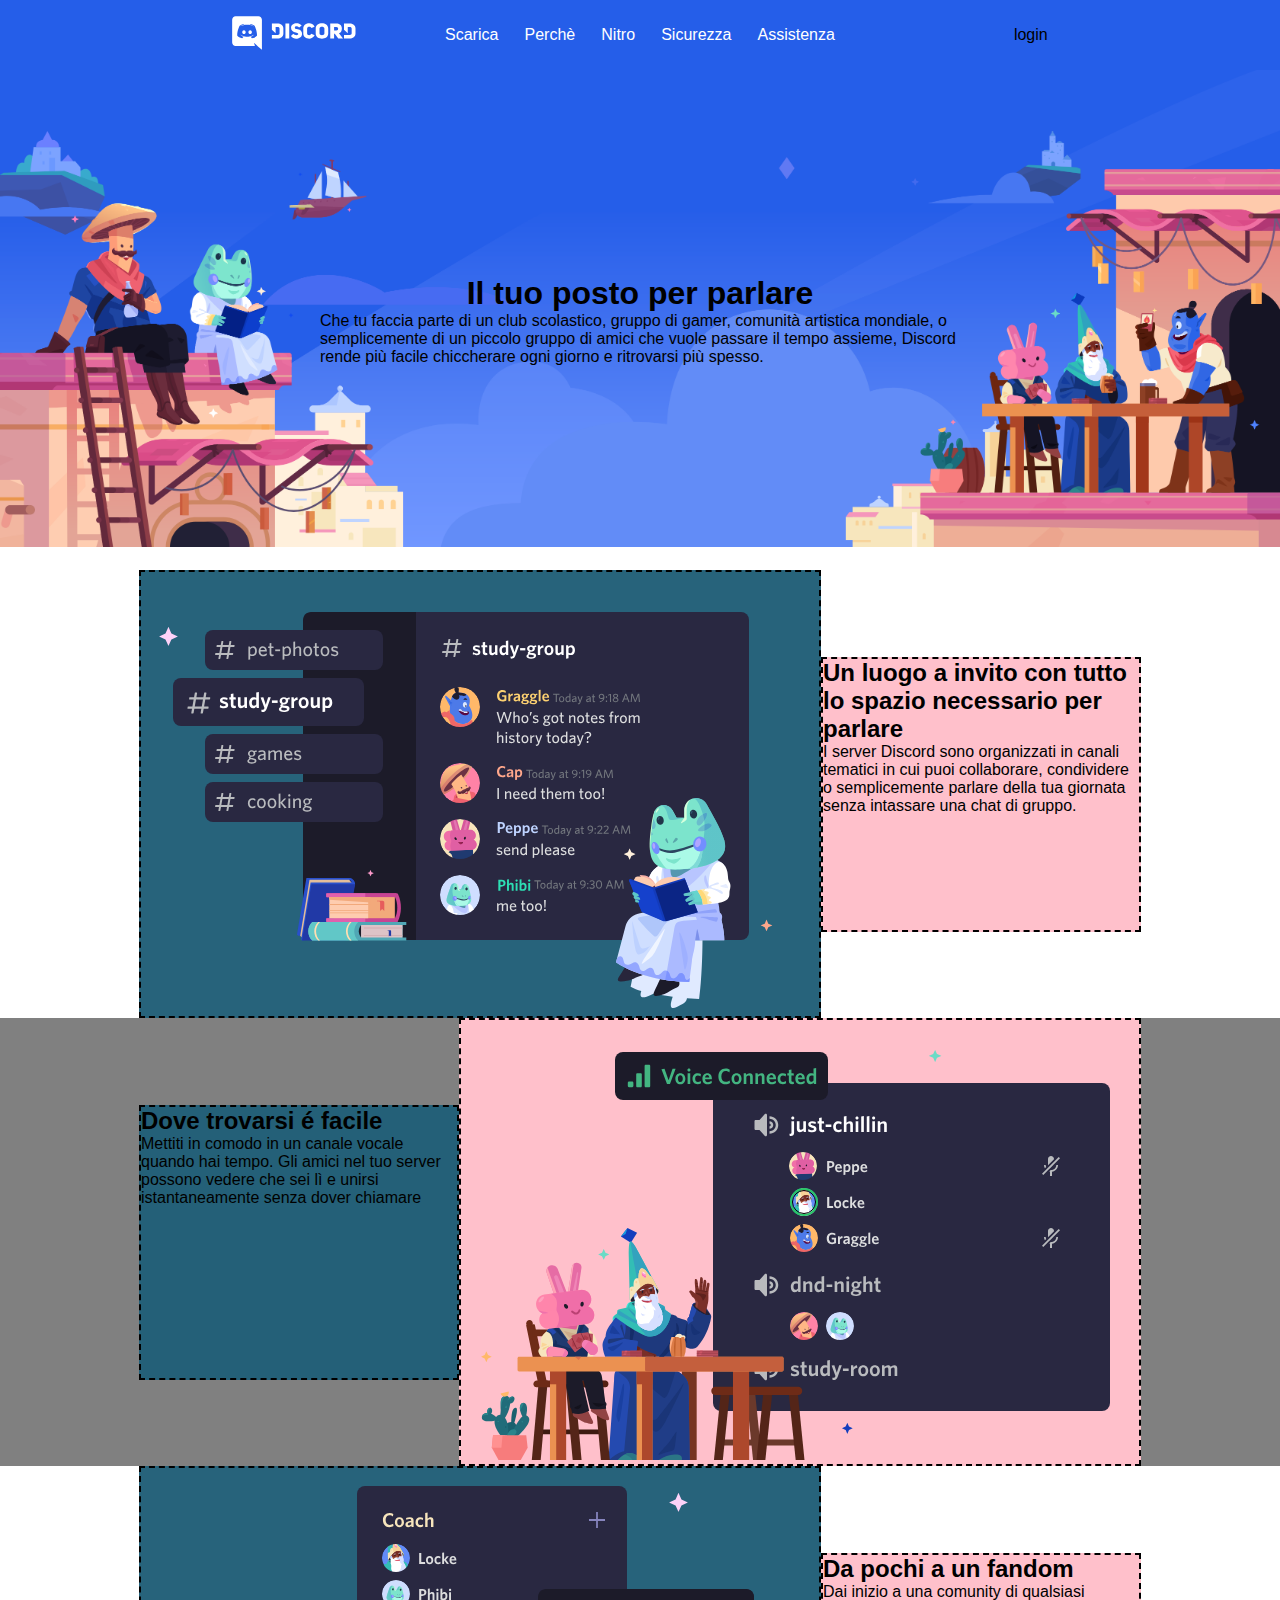
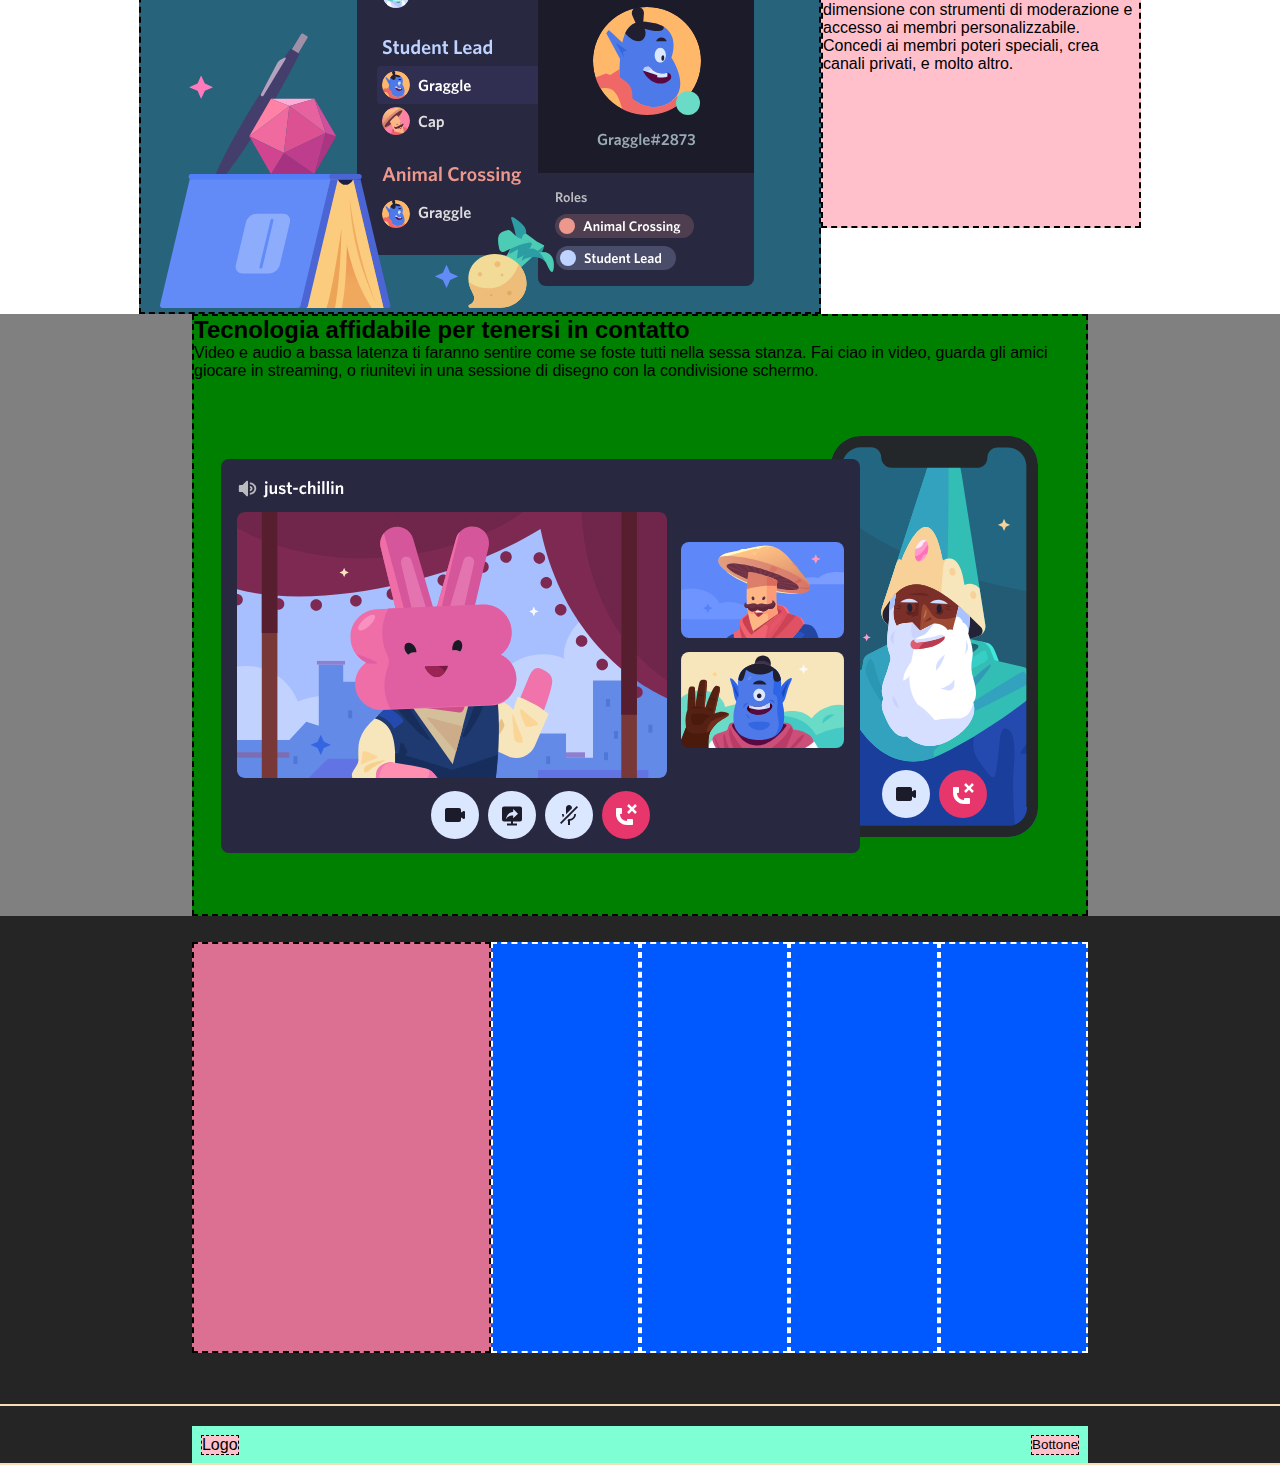
==== index.html @ 03bea178 "Primo impatto" ====
<!DOCTYPE html>
<html lang="en">
    <head>

        <meta charset="UTF-8">
            <meta name="viewport" content="width=device-width, initial-scale=1.0">
            <title>Home Discord</title>
            <link rel="stylesheet" href="css/style.css">

            <!--font awesome-->
            <link rel="stylesheet" href="https://cdnjs.cloudflare.com/ajax/libs/font-awesome/6.4.2/css/all.min.css" integrity="sha512-z3gLpd7yknf1YoNbCzqRKc4qyor8gaKU1qmn+CShxbuBusANI9QpRohGBreCFkKxLhei6S9CQXFEbbKuqLg0DA==" crossorigin="anonymous" referrerpolicy="no-referrer" />

            <!--zont family-->
            <link href="https://fonts.cdnfonts.com/css/whitney-2" rel="stylesheet">

    </head>

    <body>

        <!--zona superiore-->
        <header>

            <!--barra di navigazione-->
            <nav class="contenitore_navigazione">

                <div class="barra_navigazione">

                    <div class="logo"><a href="#"><img src="img/logo.svg" alt="logo discord"></a></div>

                    <div class="link">    
                        <a href="#">Scarica</a>
                        <a href="#">Perch&egrave;</a>
                        <a href="#">Nitro</a>
                        <a href="#">Sicurezza</a>
                        <a href="#">Assistenza</a>
                    </div>

                    <div class="login">login</div>

                </div>

            </nav>

            <!--decoro e info generiche-->
            <section>

                <div class="sfondo_principale">

                    <div class="testo_sfondo">

                        <h1>Il tuo posto per parlare</h1>

                        <p>Che tu faccia parte di un club scolastico, gruppo di gamer, comunit&agrave; artistica mondiale, o semplicemente di un piccolo gruppo di amici che vuole passare il tempo assieme, Discord rende pi&ugrave; facile chiccherare ogni giorno e ritrovarsi pi&ugrave; spesso.</p>
                        
                    </div>

                </div>

            </section>

        </header>

        <main>

            <!--1° sezione-->
            <section>

                <div class="contenitore_main_1">

                    <div class="immagine_sezione_1">
                        <img src="img/item1.svg" alt="">
                    </div>
                    <div class="testo_sezione_1">
                        <h2>Un luogo a invito con tutto lo spazio necessario per parlare</h2>
                        <p>I server Discord sono organizzati in canali tematici in cui puoi collaborare, condividere o semplicemente parlare della tua giornata senza intassare una chat di gruppo.</p>
                    </div>

                </div>

            </section>

            <!--2° sezione-->
            <section>

                <div class="contenitore_main_2">

                    <div class="immagine_sezione_2">
                        <h2>Dove trovarsi &eacute; facile</h2>
                        <p>Mettiti in comodo in un canale vocale quando hai tempo. Gli amici nel tuo server possono vedere che sei l&igrave; e unirsi istantaneamente senza dover chiamare</p>
                    </div>
                    <div class="testo_sezione_2">
                        <img src="img/item2.svg" alt="">
                    </div>

                </div>

            </section>

            <!--3° sezione-->
            <section>

                <div class="contenitore_main_1">

                    <div class="immagine_sezione_1">
                        <img src="img/item3.svg" alt="">
                    </div>
                    <div class="testo_sezione_1">
                        <h2>Da pochi a un fandom</h2>
                        <p>Dai inizio a una comunity di qualsiasi dimensione con strumenti di moderazione e accesso ai membri personalizzabile. Concedi ai membri poteri speciali, crea canali privati, e molto altro.</p>
                    </div>

                </div>

            </section>

            <!--4° sezione-->
            <section>

                <div class="contenitore_main_3">

                    <div class="sezione_3">
                        <h2>Tecnologia affidabile per tenersi in contatto</h2>
                        <p>Video e audio a bassa latenza ti faranno sentire come se foste tutti nella sessa stanza. Fai ciao in video, guarda gli amici giocare in streaming, o riunitevi in una sessione di disegno con la condivisione schermo.</p>
                        <img src="img/item4-big.svg" alt="">
                    </div>

                </div>

            </section>

        </main>

        <!--fine pagina-->
        <footer>

            <!--colonne fine pagina-->
            <nav class="sfondo_footer">

                <div class="row">
                    <div class="col_1"></div>
                    <div class="col_2"></div>
                    <div class="col_2"></div>
                    <div class="col_2"></div>
                    <div class="col_2"></div>
                </div>
                
            </nav>

            <!--piè pagina-->
            <section class="sfondo_footer_fine">

                <div class="contenitore_piè_pagina">
                    <div class="logo_fine">Logo</div>
                    <button class="bottone">Bottone</button>
                </div>
                
            </section>

        </footer>        

    </body>
    
</html>
---- css/style.css ----
/*stili generali*/
*{
    margin: 0;
    padding: 0;
    box-sizing: border-box;
}

:root{
    font-family: 'Whitney', Helvetica, Arial, sans-serif;
    font-size: 16px;
}

/*zona header - nav*/
.contenitore_navigazione{
    display: flex;

    /*debug*/

    background-color: rgba(37,94,233,255);
    min-height: 70px;
}

.barra_navigazione{
    display: flex;
    flex-basis: 65%;
    margin: auto;

    /*debug*/
    min-height: 35px;
}

nav .logo{
    display: flex;
    align-items: center;
    flex-basis: 25%;
    padding-left: 1%;
}

nav .link{
    display: flex;
    justify-content: space-around;
    align-items: center;
    flex-basis: 50%;
}


.login{
    display: flex;
    justify-content: flex-end;
    align-items: center;
    flex-basis: 25%;
    padding-right: 1%;
}

a{
    text-decoration: none;
    color: white;
}

/*sezione di header*/
.sfondo_principale{
    display: flex;
    background-image: url(../img/jumbo.png);
    background-size: 100%;
    background-repeat: no-repeat;

}

.testo_sfondo{

    /*debug*/
    display: flex;
    flex-direction: column;
    justify-content: center;
    align-items: center;
    min-height: 500px;
    flex-basis: 50%;
    margin: auto;
}

/*sezione main*/

/*prima sezione main*/
.contenitore_main_1{
    display: flex;
    min-height: 350px;
}

.immagine_sezione_1{
    flex-basis: 45%;

    /*debug*/
    background-color: rgba(33, 95, 119, 0.973);
    min-height: 275px;
    margin-left: auto;
    margin-top: auto;
    margin-bottom: auto;
    border: 2px dashed black;
}

.testo_sezione_1{
    flex-basis: 25%;

    /*debug*/
    background-color: pink;
    min-height: 275px;
    margin-right: auto;
    margin-top: auto;
    margin-bottom: auto;
    border: 2px dashed black;
}

.contenitore_main_2{
    display: flex;
    min-height: 350px;
    background-color: grey;
}

.immagine_sezione_2{
    flex-basis: 25%;

    /*debug*/
    background-color: rgba(33, 95, 119, 0.973);
    min-height: 275px;
    margin-left: auto;
    margin-top: auto;
    margin-bottom: auto;
    border: 2px dashed black;
}

.testo_sezione_2{
    flex-basis: 45%;

    /*debug*/
    background-color: pink;
    min-height: 275px;
    margin-right: auto;
    margin-top: auto;
    margin-bottom: auto;
    border: 2px dashed black;
}

.contenitore_main_3{
    display: flex;
    min-height: 550px;
    background-color: grey;
}

.sezione_3{
    flex-basis: 70%;

    /*debug*/
    background-color: green;
    min-height: 475px;
    margin: auto;
    border: 2px dashed black;
}

/*colonne footer*/

.sfondo_footer{
    background-color: rgb(37, 37, 37);
    border-bottom: 2px solid wheat;
    padding-top: 1%;
    padding-bottom: 2%;
}

.row{
    display: flex;
    justify-content: center;

    /*debug*/
    min-height: 450px;
    margin: auto;
    padding-top: 1%;
    padding-bottom: 2%;
    
}

.col_1{
    flex-basis: calc((70% / 6) * 2);

    /*debug*/
    background-color: palevioletred;
    border: 2px dashed black;
    
}

.col_2{
    flex-basis: calc(70% / 6);

    /*debug*/
    background-color: rgb(0, 89, 255);
    border: 2px dashed white;
    
}

/*footer piè pagina*/
.sfondo_footer_fine{
    display: flex;
    background-color: rgb(37, 37, 37);
    border-bottom: 2px solid wheat;
    padding-top: 1.5%;
}

.contenitore_piè_pagina{
    display: flex;
    flex-basis: 70%;
    margin: auto;
    background-color: aquamarine;
    justify-content: space-between;

    /*debug*/
    min-height: 35px;
}

.logo_fine{
    align-items: center;
    margin: 1%;

    /*debug*/
    border: 1px dashed black;
    background-color: pink;
}

.bottone{
    align-items: center;
    margin: 1%;

    /*debug*/
    border: 1px dashed black;
    background-color: pink;
}
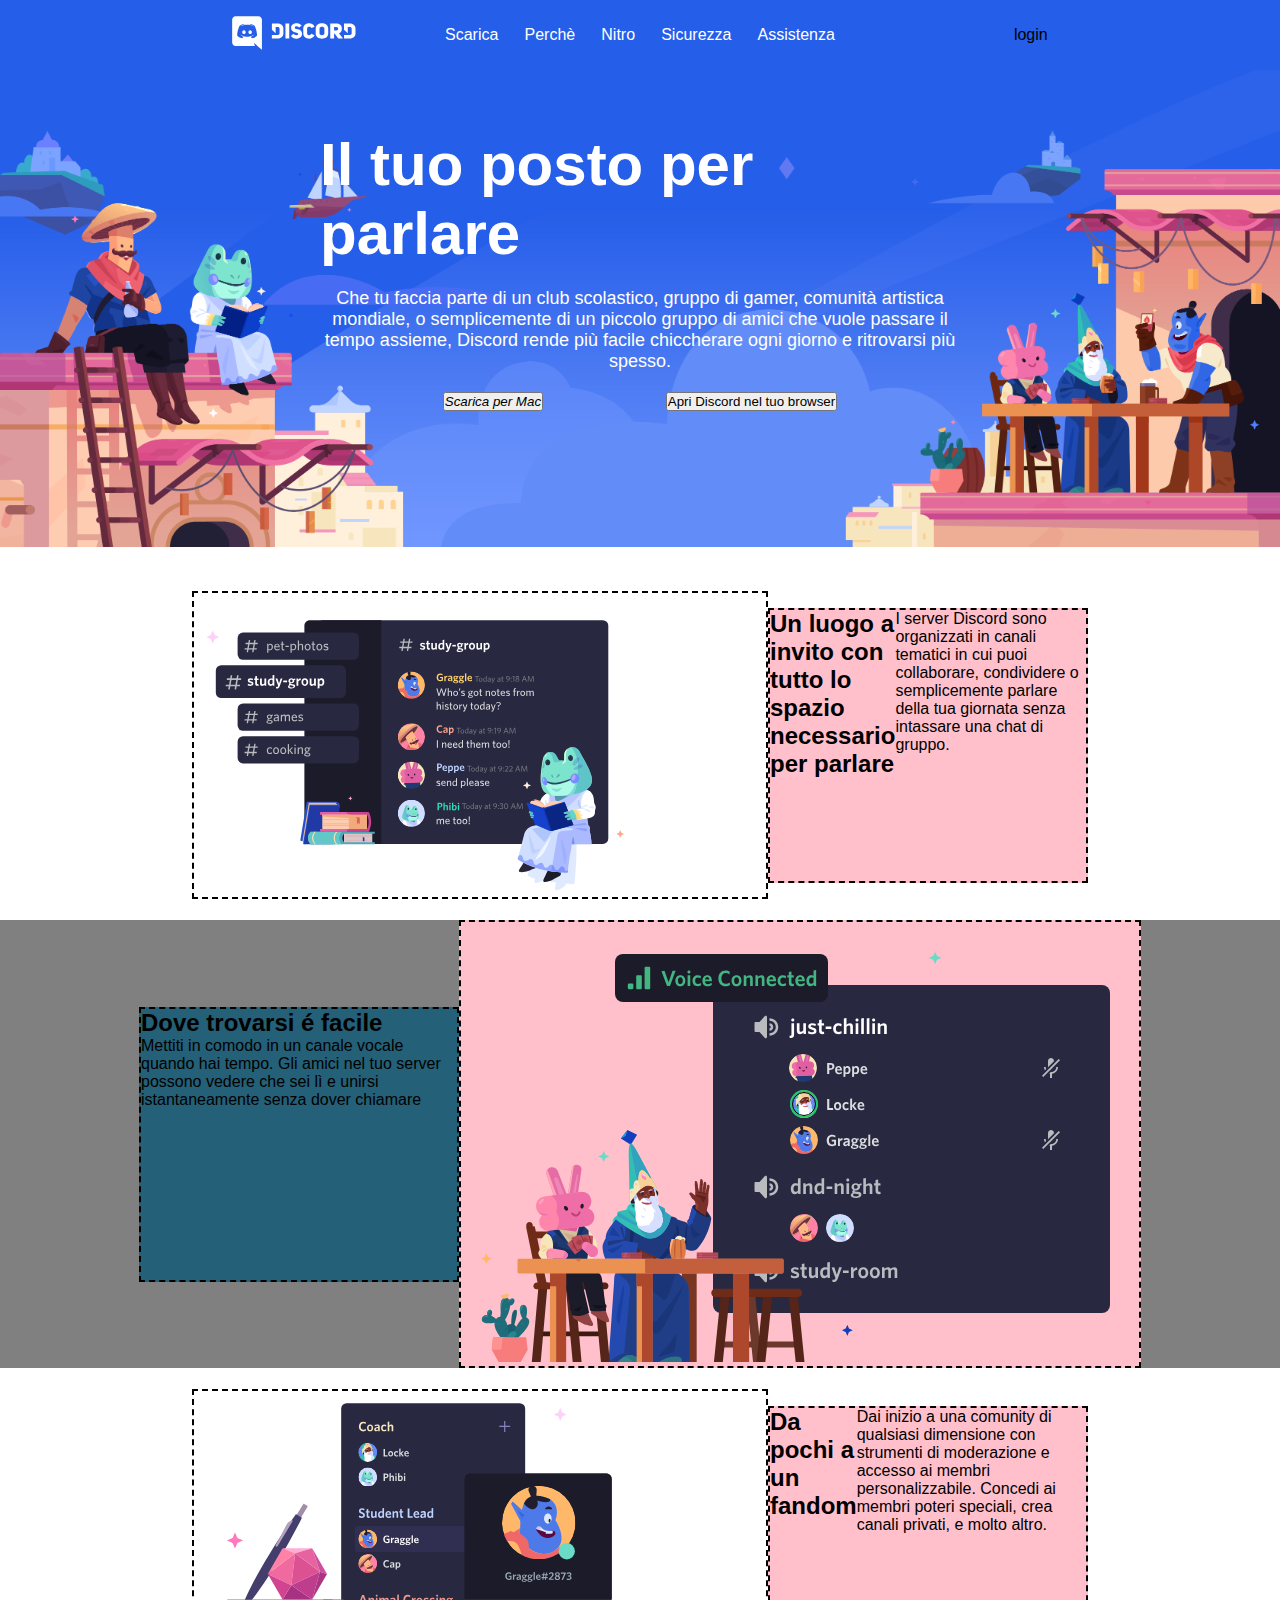
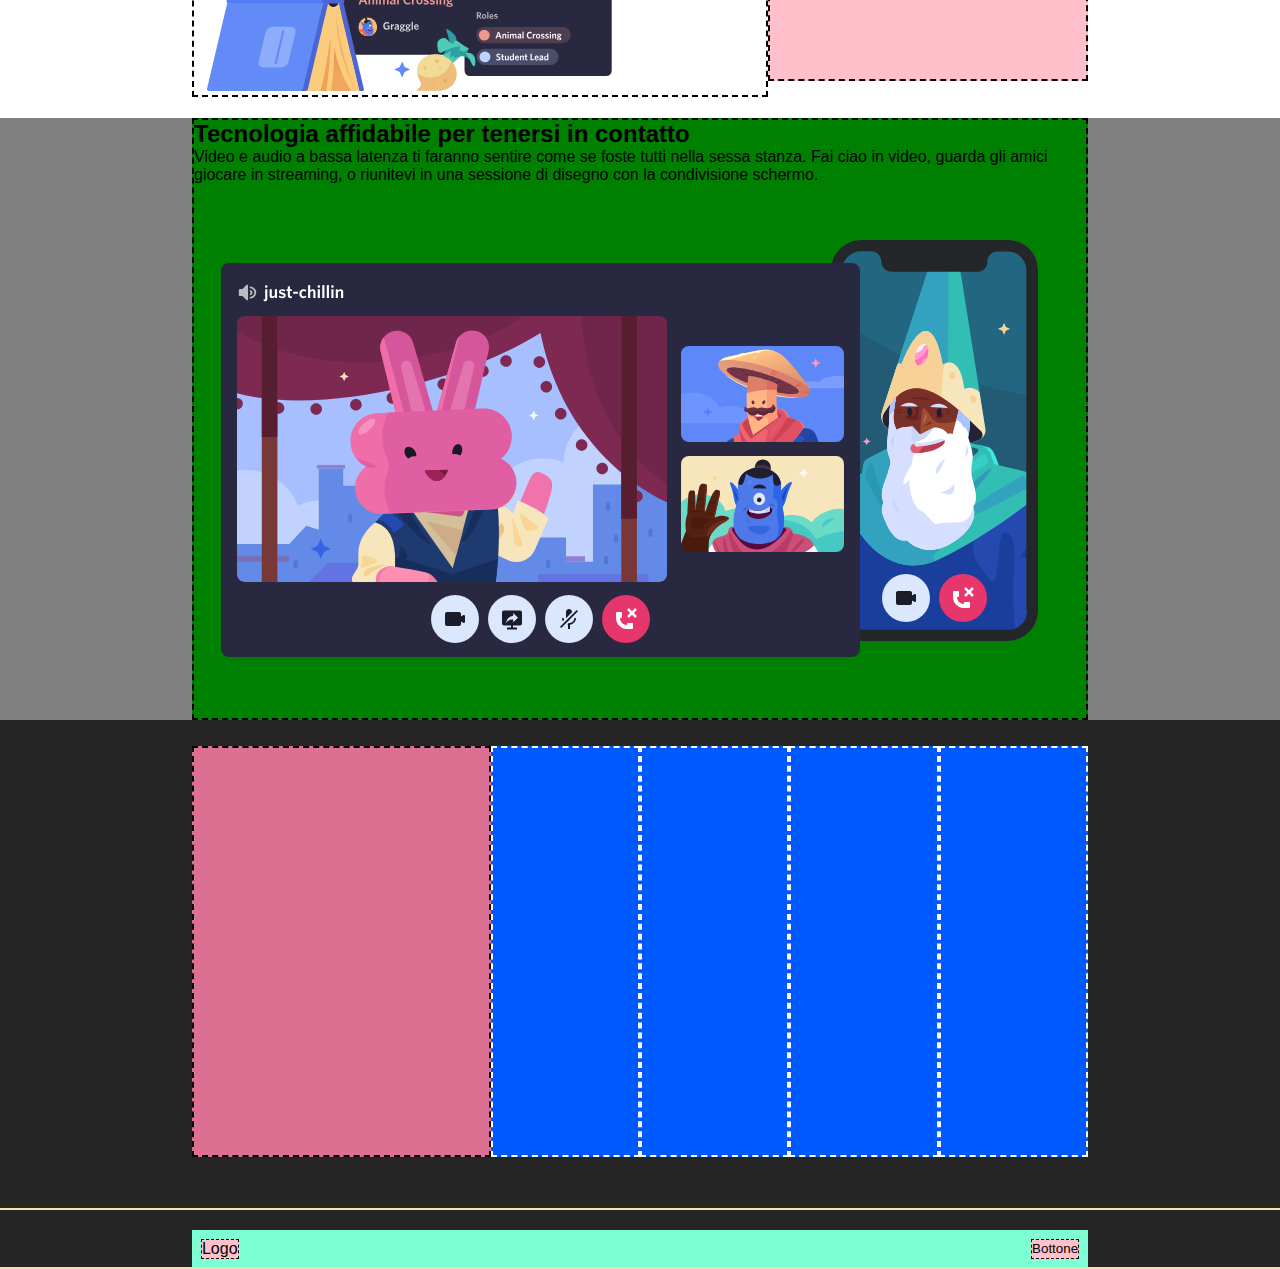
==== commit 56e51f7c: "pausa pranzo" ====
--- a/index.html
+++ b/index.html
@@ -51,7 +51,15 @@
                         <h1>Il tuo posto per parlare</h1>
 
                         <p>Che tu faccia parte di un club scolastico, gruppo di gamer, comunit&agrave; artistica mondiale, o semplicemente di un piccolo gruppo di amici che vuole passare il tempo assieme, Discord rende pi&ugrave; facile chiccherare ogni giorno e ritrovarsi pi&ugrave; spesso.</p>
-                        
+
+                        <div class="bottoni_header">
+
+                            <button><i class="fa-solid fa-arrow-down-long"> Scarica per Mac</i></button>
+
+                            <button>Apri Discord nel tuo browser</button>
+
+                        </div>
+
                     </div>
 
                 </div>
--- a/css/style.css
+++ b/css/style.css
@@ -10,6 +10,10 @@
     font-size: 16px;
 }
 
+h1{
+    font-size: 60px;
+}
+
 /*zona header - nav*/
 .contenitore_navigazione{
     display: flex;
@@ -63,6 +67,7 @@
     background-image: url(../img/jumbo.png);
     background-size: 100%;
     background-repeat: no-repeat;
+    height: 500px;
 
 }
 
@@ -71,16 +76,27 @@
     /*debug*/
     display: flex;
     flex-direction: column;
-    justify-content: center;
-    align-items: center;
-    min-height: 500px;
+    gap: 20px;
+    justify-content: space-evenly;
+    align-items: center;
     flex-basis: 50%;
     margin: auto;
+    color: white;
+}
+
+.testo_sfondo p{
+    font-size: 18px;
+    text-align: center;
+}
+
+.bottoni_header{
+    width: 100%;
+    display: flex;
+    justify-content:space-evenly;
+    margin-bottom: 100px;
 }
 
 /*sezione main*/
-
-/*prima sezione main*/
 .contenitore_main_1{
     display: flex;
     min-height: 350px;
@@ -88,6 +104,37 @@
 
 .immagine_sezione_1{
     flex-basis: 45%;
+
+    /*debug*/
+
+    margin-left: auto;
+    margin-top: auto;
+    margin-bottom: auto;
+    border: 2px dashed black;
+}
+
+.testo_sezione_1{
+    display: flex;
+    flex-basis: 25%;
+
+    /*debug*/
+    background-color: pink;
+    min-height: 275px;
+    margin-right: auto;
+    margin-top: auto;
+    margin-bottom: auto;
+    border: 2px dashed black;
+}
+
+.contenitore_main_2{
+    display: flex;
+    min-height: 350px;
+    background-color: grey;
+}
+
+.immagine_sezione_2{
+    display: flex;
+    flex-basis: 25%;
 
     /*debug*/
     background-color: rgba(33, 95, 119, 0.973);
@@ -98,8 +145,8 @@
     border: 2px dashed black;
 }
 
-.testo_sezione_1{
-    flex-basis: 25%;
+.testo_sezione_2{
+    flex-basis: 45%;
 
     /*debug*/
     background-color: pink;
@@ -110,34 +157,13 @@
     border: 2px dashed black;
 }
 
-.contenitore_main_2{
-    display: flex;
-    min-height: 350px;
-    background-color: grey;
-}
-
-.immagine_sezione_2{
-    flex-basis: 25%;
-
-    /*debug*/
-    background-color: rgba(33, 95, 119, 0.973);
-    min-height: 275px;
-    margin-left: auto;
-    margin-top: auto;
-    margin-bottom: auto;
-    border: 2px dashed black;
-}
-
-.testo_sezione_2{
-    flex-basis: 45%;
-
-    /*debug*/
-    background-color: pink;
-    min-height: 275px;
-    margin-right: auto;
-    margin-top: auto;
-    margin-bottom: auto;
-    border: 2px dashed black;
+.immagine_sezione_1, .immagine_sezione_2{
+    flex-direction: column;
+}
+
+.immagine_sezione_1 img,  .immagine_sezione_2 img{
+    height: 300px;
+    justify-content: flex-end;
 }
 
 .contenitore_main_3{
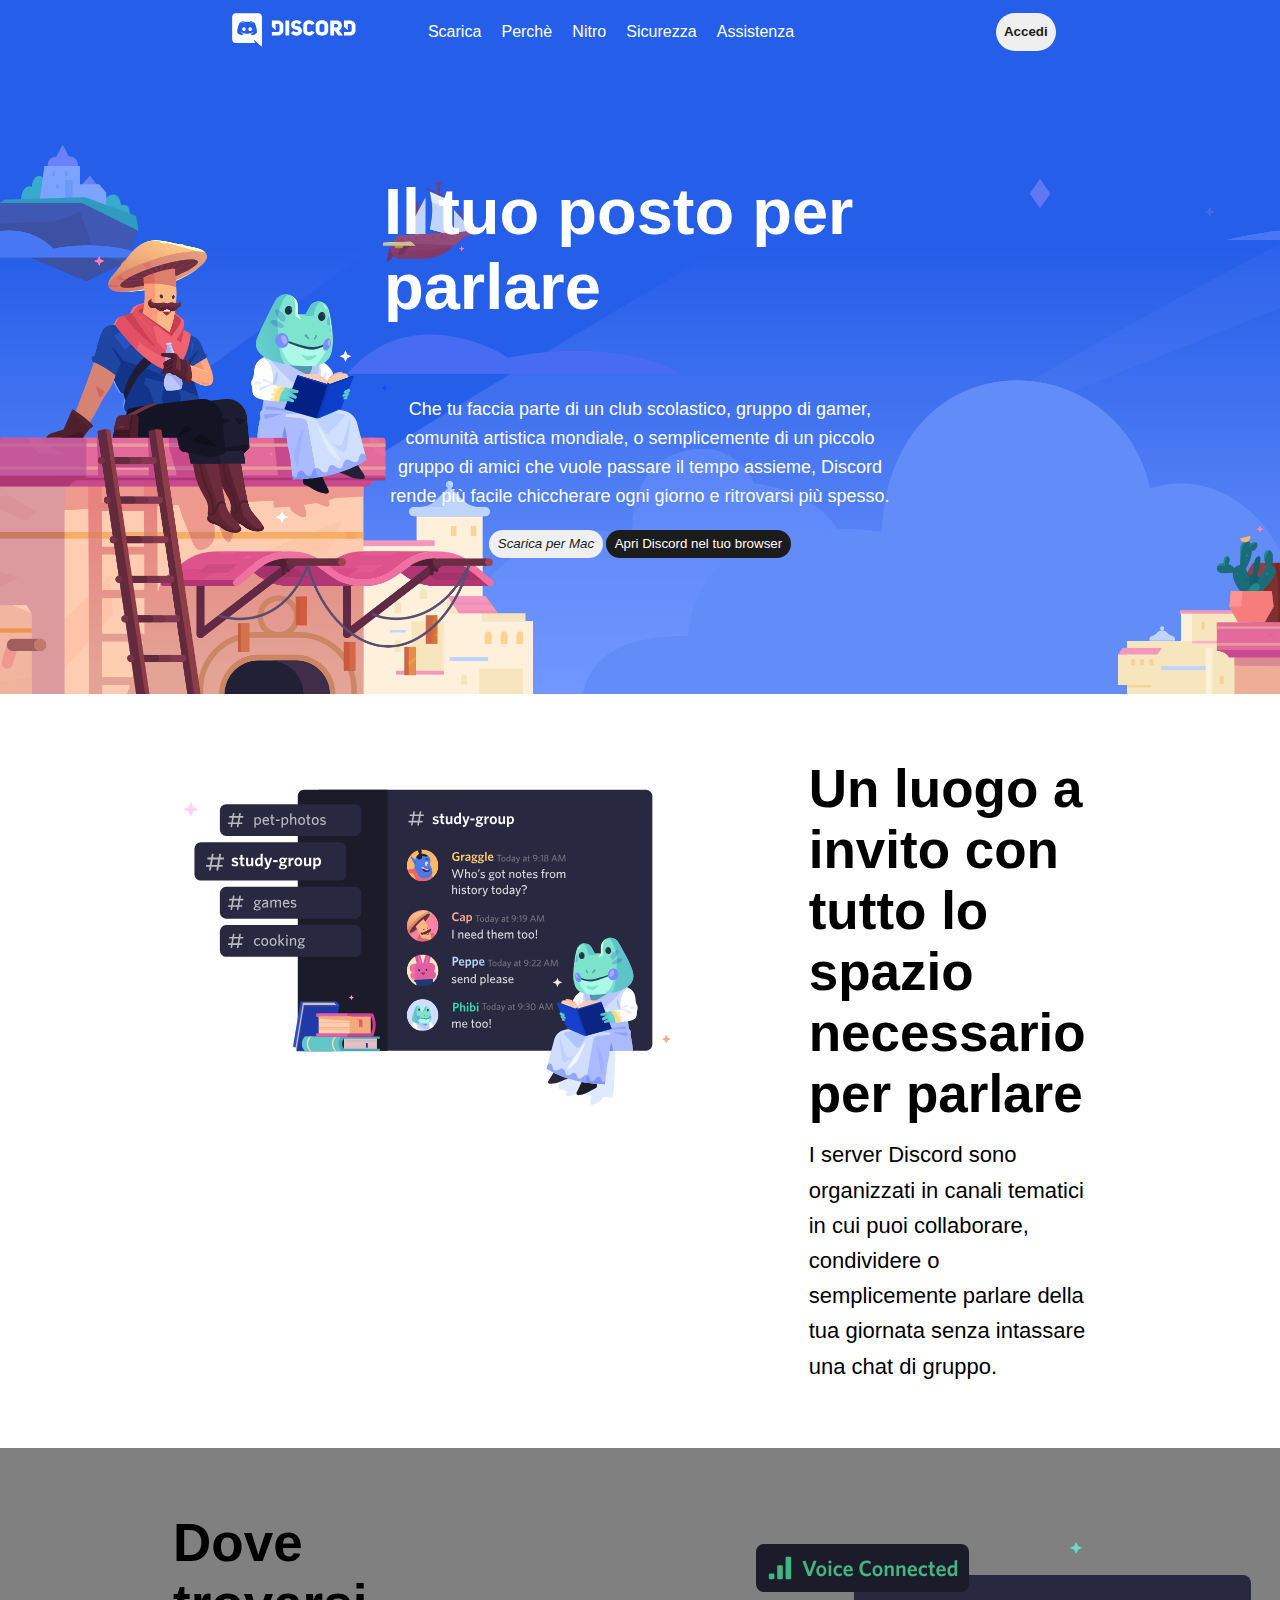
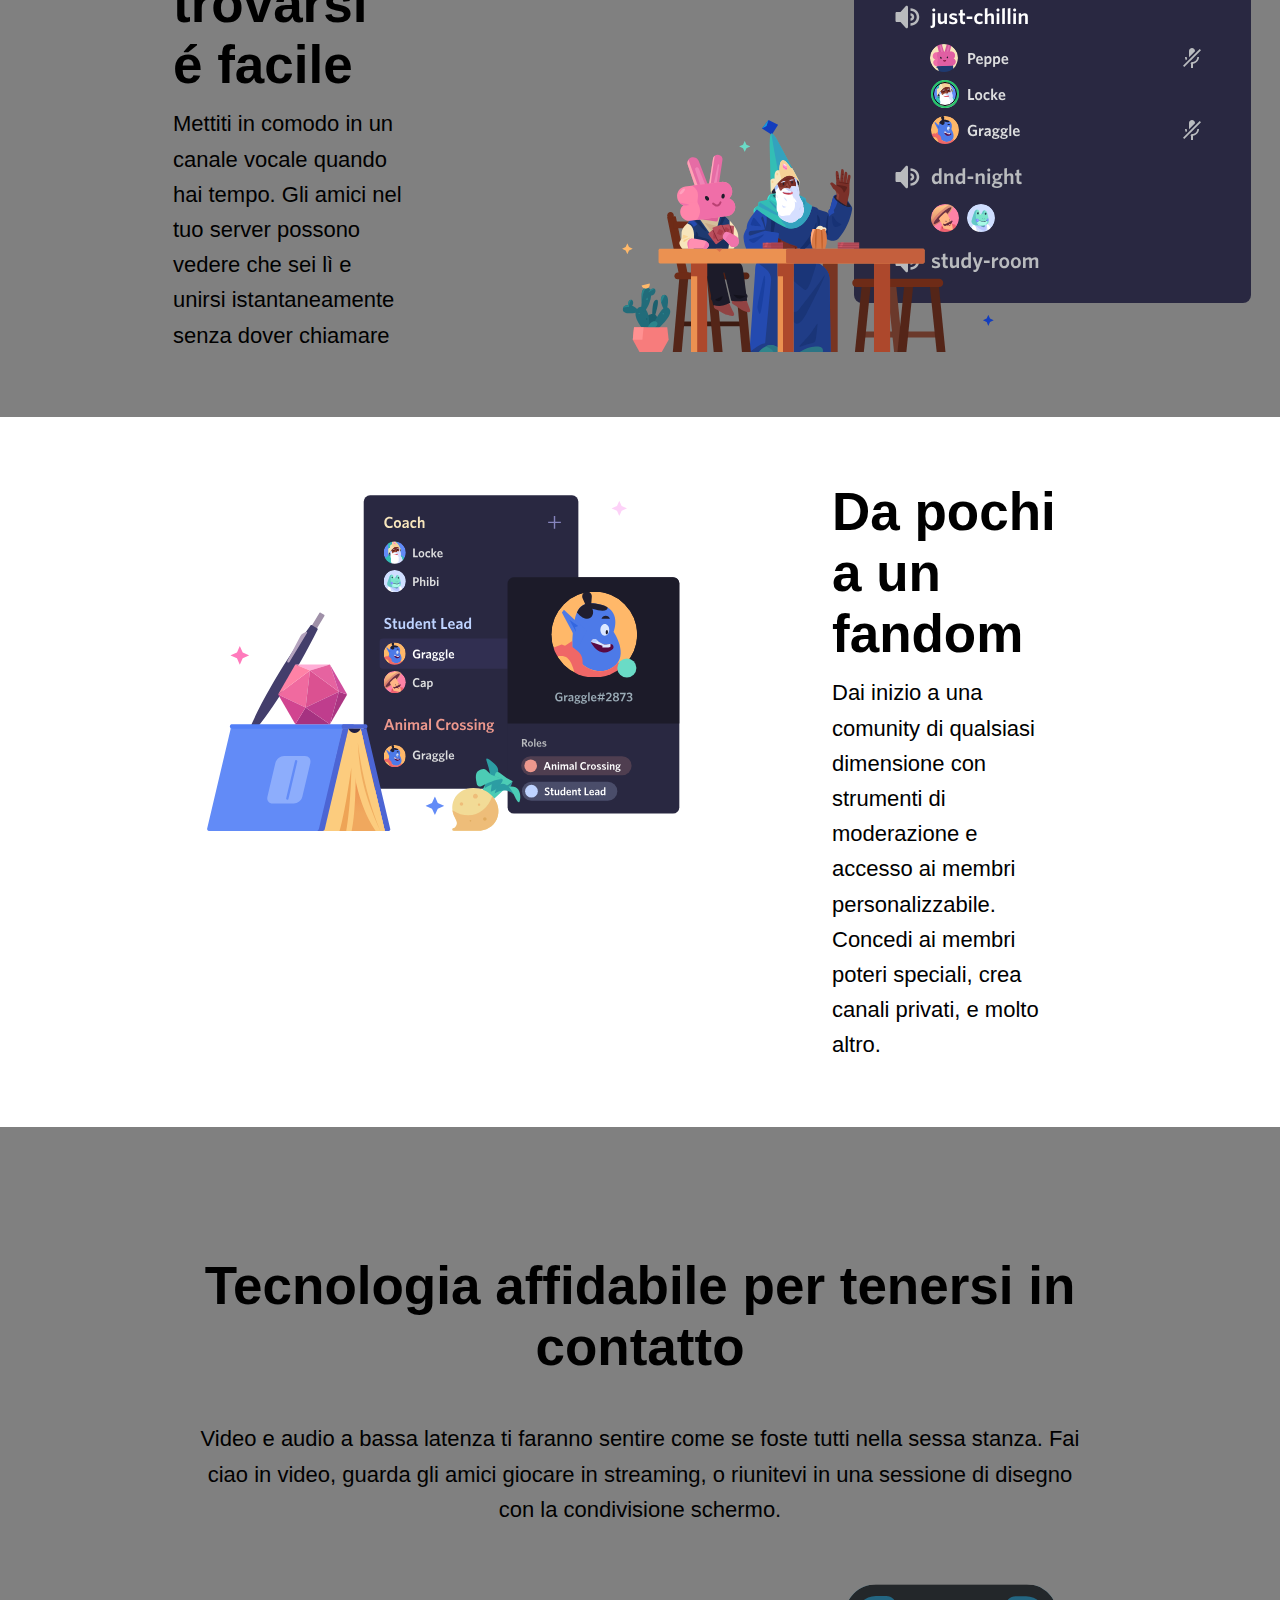
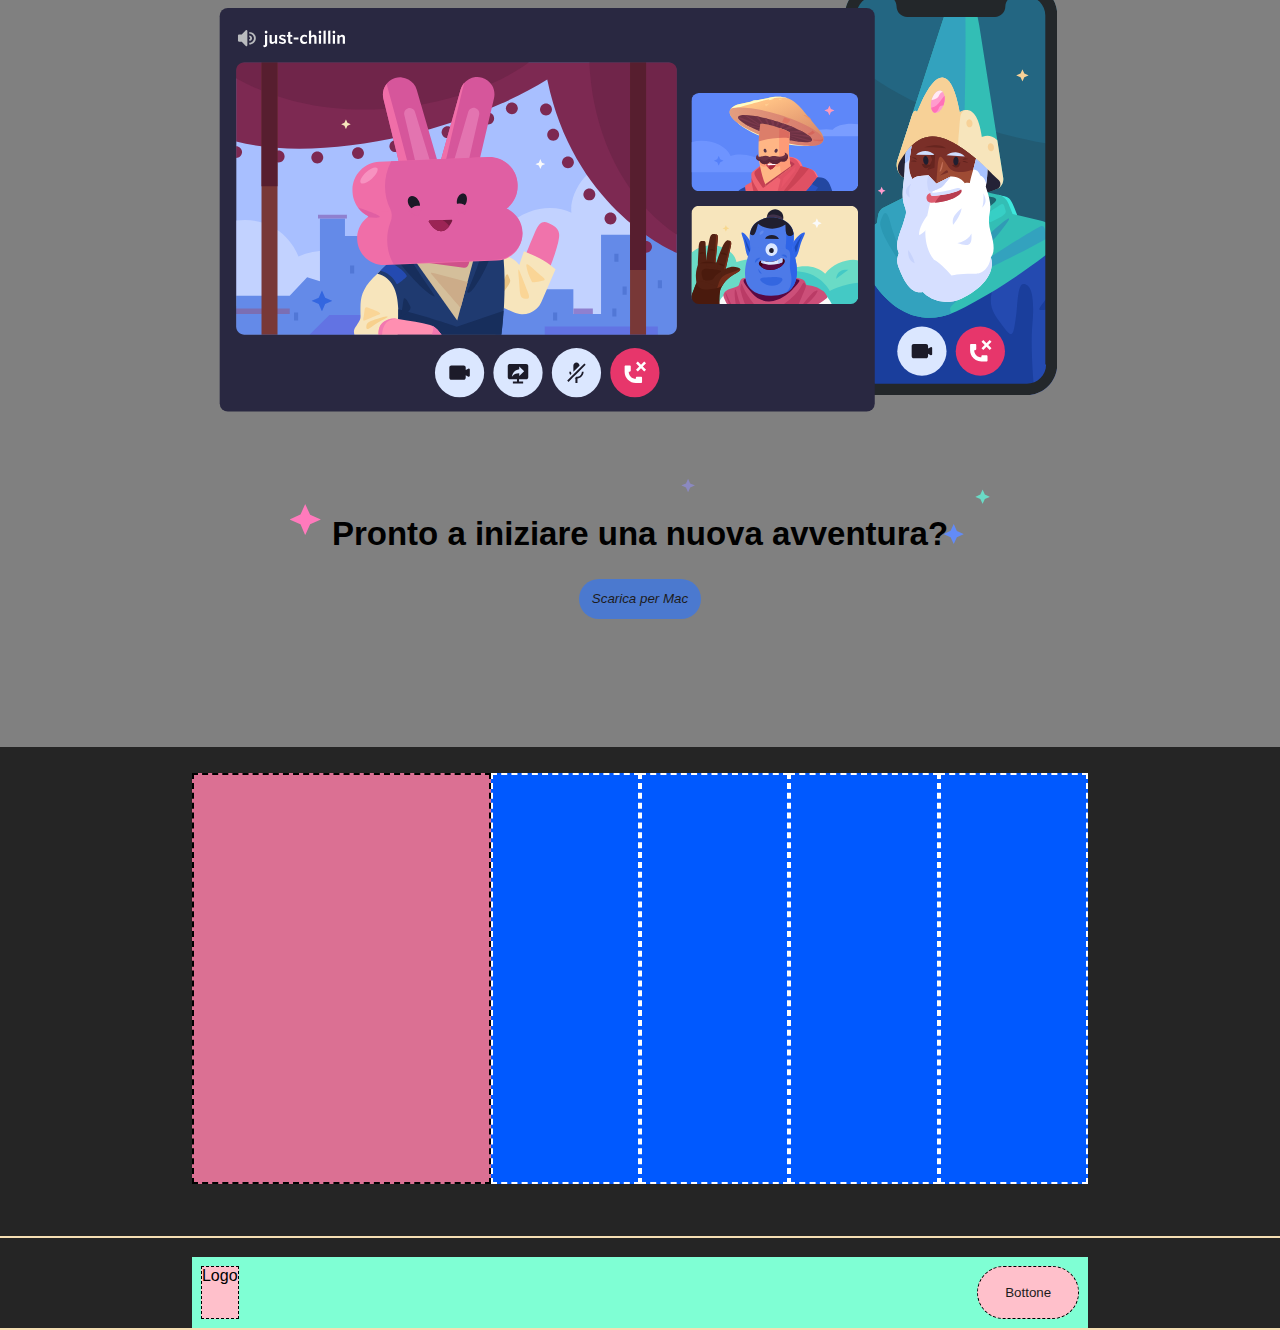
==== commit 7866c2c5: "ritocco su alcune zone, main completato" ====
--- a/index.html
+++ b/index.html
@@ -35,7 +35,7 @@
                         <a href="#">Assistenza</a>
                     </div>
 
-                    <div class="login">login</div>
+                    <button>Accedi</button>
 
                 </div>
 
@@ -54,9 +54,9 @@
 
                         <div class="bottoni_header">
 
-                            <button><i class="fa-solid fa-arrow-down-long"> Scarica per Mac</i></button>
+                            <button class="down_mac"><i class="fa-solid fa-arrow-down-long">  Scarica per Mac</i></button>
 
-                            <button>Apri Discord nel tuo browser</button>
+                            <button target="pulsante_nero">Apri Discord nel tuo browser</button>
 
                         </div>
 
@@ -71,16 +71,20 @@
         <main>
 
             <!--1° sezione-->
-            <section>
+            <section class="prima_sezione">
 
-                <div class="contenitore_main_1">
+                <div class="contenitore">
 
-                    <div class="immagine_sezione_1">
+                    <div class="immagine">
                         <img src="img/item1.svg" alt="">
                     </div>
-                    <div class="testo_sezione_1">
+
+                    <div class="testo">
+
                         <h2>Un luogo a invito con tutto lo spazio necessario per parlare</h2>
+
                         <p>I server Discord sono organizzati in canali tematici in cui puoi collaborare, condividere o semplicemente parlare della tua giornata senza intassare una chat di gruppo.</p>
+
                     </div>
 
                 </div>
@@ -88,15 +92,18 @@
             </section>
 
             <!--2° sezione-->
-            <section>
+            <section class="seconda_sezione">
 
-                <div class="contenitore_main_2">
+                <div class="contenitore">
 
-                    <div class="immagine_sezione_2">
+                    <div class="testo">
                         <h2>Dove trovarsi &eacute; facile</h2>
+
                         <p>Mettiti in comodo in un canale vocale quando hai tempo. Gli amici nel tuo server possono vedere che sei l&igrave; e unirsi istantaneamente senza dover chiamare</p>
+
                     </div>
-                    <div class="testo_sezione_2">
+
+                    <div class="immagine">
                         <img src="img/item2.svg" alt="">
                     </div>
 
@@ -105,16 +112,19 @@
             </section>
 
             <!--3° sezione-->
-            <section>
+            <section class="terza_sezione">
 
-                <div class="contenitore_main_1">
+                <div class="contenitore">
 
-                    <div class="immagine_sezione_1">
+                    <div class="immagine">
                         <img src="img/item3.svg" alt="">
                     </div>
-                    <div class="testo_sezione_1">
+
+                    <div class="testo">
+
                         <h2>Da pochi a un fandom</h2>
                         <p>Dai inizio a una comunity di qualsiasi dimensione con strumenti di moderazione e accesso ai membri personalizzabile. Concedi ai membri poteri speciali, crea canali privati, e molto altro.</p>
+
                     </div>
 
                 </div>
@@ -122,17 +132,26 @@
             </section>
 
             <!--4° sezione-->
-            <section>
+            <section class="quarta_sezione">
 
-                <div class="contenitore_main_3">
+                <div class="contenitore">
 
-                    <div class="sezione_3">
+                    <div class="testo">
+
                         <h2>Tecnologia affidabile per tenersi in contatto</h2>
+                        
                         <p>Video e audio a bassa latenza ti faranno sentire come se foste tutti nella sessa stanza. Fai ciao in video, guarda gli amici giocare in streaming, o riunitevi in una sessione di disegno con la condivisione schermo.</p>
+                        
                         <img src="img/item4-big.svg" alt="">
+
+                        <div class="download_finale"><h3>Pronto a iniziare una nuova avventura?</h3></div>
+
                     </div>
 
+
                 </div>
+
+                <div class="posizione_bottone"><button class="down_mac2"><i class="fa-solid fa-arrow-down-long">  Scarica per Mac</i></button></div>
 
             </section>
 
--- a/css/style.css
+++ b/css/style.css
@@ -10,27 +10,33 @@
     font-size: 16px;
 }
 
-h1{
-    font-size: 60px;
-}
+main section{
+    padding: 5% 0;
+}
+
+main .quarta_sezione{
+    padding: 10% 0;
+}
+
+
+p{
+    padding-top: 5%;
+    line-height: 160%;
+    font-size: 22px;
+}
+
 
 /*zona header - nav*/
 .contenitore_navigazione{
     display: flex;
-
-    /*debug*/
-
     background-color: rgba(37,94,233,255);
-    min-height: 70px;
+    padding: 1% 0;
 }
 
 .barra_navigazione{
     display: flex;
     flex-basis: 65%;
     margin: auto;
-
-    /*debug*/
-    min-height: 35px;
 }
 
 nav .logo{
@@ -47,44 +53,50 @@
     flex-basis: 50%;
 }
 
-
-.login{
+.contenitore_navigazione button{
     display: flex;
     justify-content: flex-end;
     align-items: center;
-    flex-basis: 25%;
-    padding-right: 1%;
-}
-
-a{
+    margin-left: 23%;
+    padding: 0 1%;
+    border-radius: 40px;
+    border: none;
+    color: rgb(29, 28, 28);
+    font-weight: bold
+}
+
+a, .col_1 div{
+    color: white;
     text-decoration: none;
-    color: white;
-}
+}
+
 
 /*sezione di header*/
+h1{
+    font-size: 65px;
+    padding-bottom: 5%;
+}
+
 .sfondo_principale{
     display: flex;
     background-image: url(../img/jumbo.png);
-    background-size: 100%;
-    background-repeat: no-repeat;
-    height: 500px;
+    background-size: cover;
+    height: 630px;
 
 }
 
 .testo_sfondo{
-
-    /*debug*/
     display: flex;
     flex-direction: column;
     gap: 20px;
     justify-content: space-evenly;
     align-items: center;
-    flex-basis: 50%;
+    flex-basis: 40%;
     margin: auto;
     color: white;
 }
 
-.testo_sfondo p{
+.sfondo_principale p{
     font-size: 18px;
     text-align: center;
 }
@@ -93,93 +105,74 @@
     width: 100%;
     display: flex;
     justify-content:space-evenly;
-    margin-bottom: 100px;
+    padding: 0 20% 5%;
 }
 
 /*sezione main*/
-.contenitore_main_1{
-    display: flex;
-    min-height: 350px;
-}
-
-.immagine_sezione_1{
-    flex-basis: 45%;
-
-    /*debug*/
-
+
+h2{
+    font-size: 53px;
+}
+
+h3{
+    font-size: 33px;
+}
+.prima_sezione .contenitore, .seconda_sezione .contenitore, .terza_sezione .contenitore, .quarta_sezione .contenitore{
+    display: flex;
+}
+
+.prima_sezione .immagine, .seconda_sezione .immagine, .terza_sezione .immagine{
+    display: flex;
+    flex-basis: 50%;
     margin-left: auto;
-    margin-top: auto;
     margin-bottom: auto;
-    border: 2px dashed black;
-}
-
-.testo_sezione_1{
-    display: flex;
-    flex-basis: 25%;
-
-    /*debug*/
-    background-color: pink;
-    min-height: 275px;
+}
+
+.prima_sezione .testo, .seconda_sezione .testo, .terza_sezione .testo{
+    display: flex;
+    flex-direction: column;
+    flex-basis: 20%;
+    padding-right: 2%;
     margin-right: auto;
-    margin-top: auto;
     margin-bottom: auto;
-    border: 2px dashed black;
-}
-
-.contenitore_main_2{
-    display: flex;
-    min-height: 350px;
-    background-color: grey;
-}
-
-.immagine_sezione_2{
-    display: flex;
-    flex-basis: 25%;
-
-    /*debug*/
-    background-color: rgba(33, 95, 119, 0.973);
-    min-height: 275px;
+}
+
+.seconda_sezione .testo{
     margin-left: auto;
-    margin-top: auto;
-    margin-bottom: auto;
-    border: 2px dashed black;
-}
-
-.testo_sezione_2{
-    flex-basis: 45%;
-
-    /*debug*/
-    background-color: pink;
-    min-height: 275px;
-    margin-right: auto;
-    margin-top: auto;
-    margin-bottom: auto;
-    border: 2px dashed black;
-}
-
-.immagine_sezione_1, .immagine_sezione_2{
+    margin-right: 0;
+}
+
+.seconda_sezione .immagine{
+    margin-right: 0;
+    justify-content: flex-start;
+}
+
+.download_finale{
+    padding-top: 5%;
+    background-image: url(../img/stars.svg);
+    background-repeat: no-repeat;
+    background-position: center;
+    background-size: 700px;
+}
+
+/*immagini di main*/
+.prima_sezione .immagine, .immagine_sezione_2 img, .terza_sezione .immagine{
+    height: 350px;
+}
+
+
+/*colore sfondo di main*/
+.seconda_sezione, .quarta_sezione{
+    background-color: grey
+}
+
+
+.quarta_sezione .testo{
+    display: flex;
     flex-direction: column;
-}
-
-.immagine_sezione_1 img,  .immagine_sezione_2 img{
-    height: 300px;
-    justify-content: flex-end;
-}
-
-.contenitore_main_3{
-    display: flex;
-    min-height: 550px;
-    background-color: grey;
-}
-
-.sezione_3{
+    text-align: center;
     flex-basis: 70%;
-
-    /*debug*/
-    background-color: green;
-    min-height: 475px;
-    margin: auto;
-    border: 2px dashed black;
+    margin: auto;
 }
 
 /*colonne footer*/
@@ -256,4 +249,56 @@
     /*debug*/
     border: 1px dashed black;
     background-color: pink;
+}
+
+
+
+
+
+
+
+
+
+/*hover*/
+.contenitore_navigazione button:hover, .sfondo_principale .down_mac:hover{
+    color: rgba(37,94,233,255);
+    box-shadow: 0px 0px 10px 1px black
+}
+
+a:hover{
+    text-decoration: underline;
+}
+
+button[target="pulsante_nero"]:hover{
+    background-color: rgb(90, 89, 89);
+    box-shadow: 0px 0px 10px 1px rgb(90, 89, 89);
+}
+
+.down_mac2:hover{
+    background-color: rgba(110, 154, 235, 0.685);
+    box-shadow: 0px 0px 10px 1px rgb(90, 89, 89);
+}
+
+/*pulsanti*/
+button{
+    padding: 2% 3%;
+    border-radius: 40px;
+    border: none;
+    color: rgb(29, 28, 28);
+}
+
+.down_mac2{
+    background-color: rgba(51, 118, 243, 0.685);
+    padding: 1%;
+}
+
+.posizione_bottone{
+    margin-top: 2%;
+    text-align: center;
+}
+
+
+button[target="pulsante_nero"] {
+    background-color: rgb(29, 28, 28);
+    color: white;
 }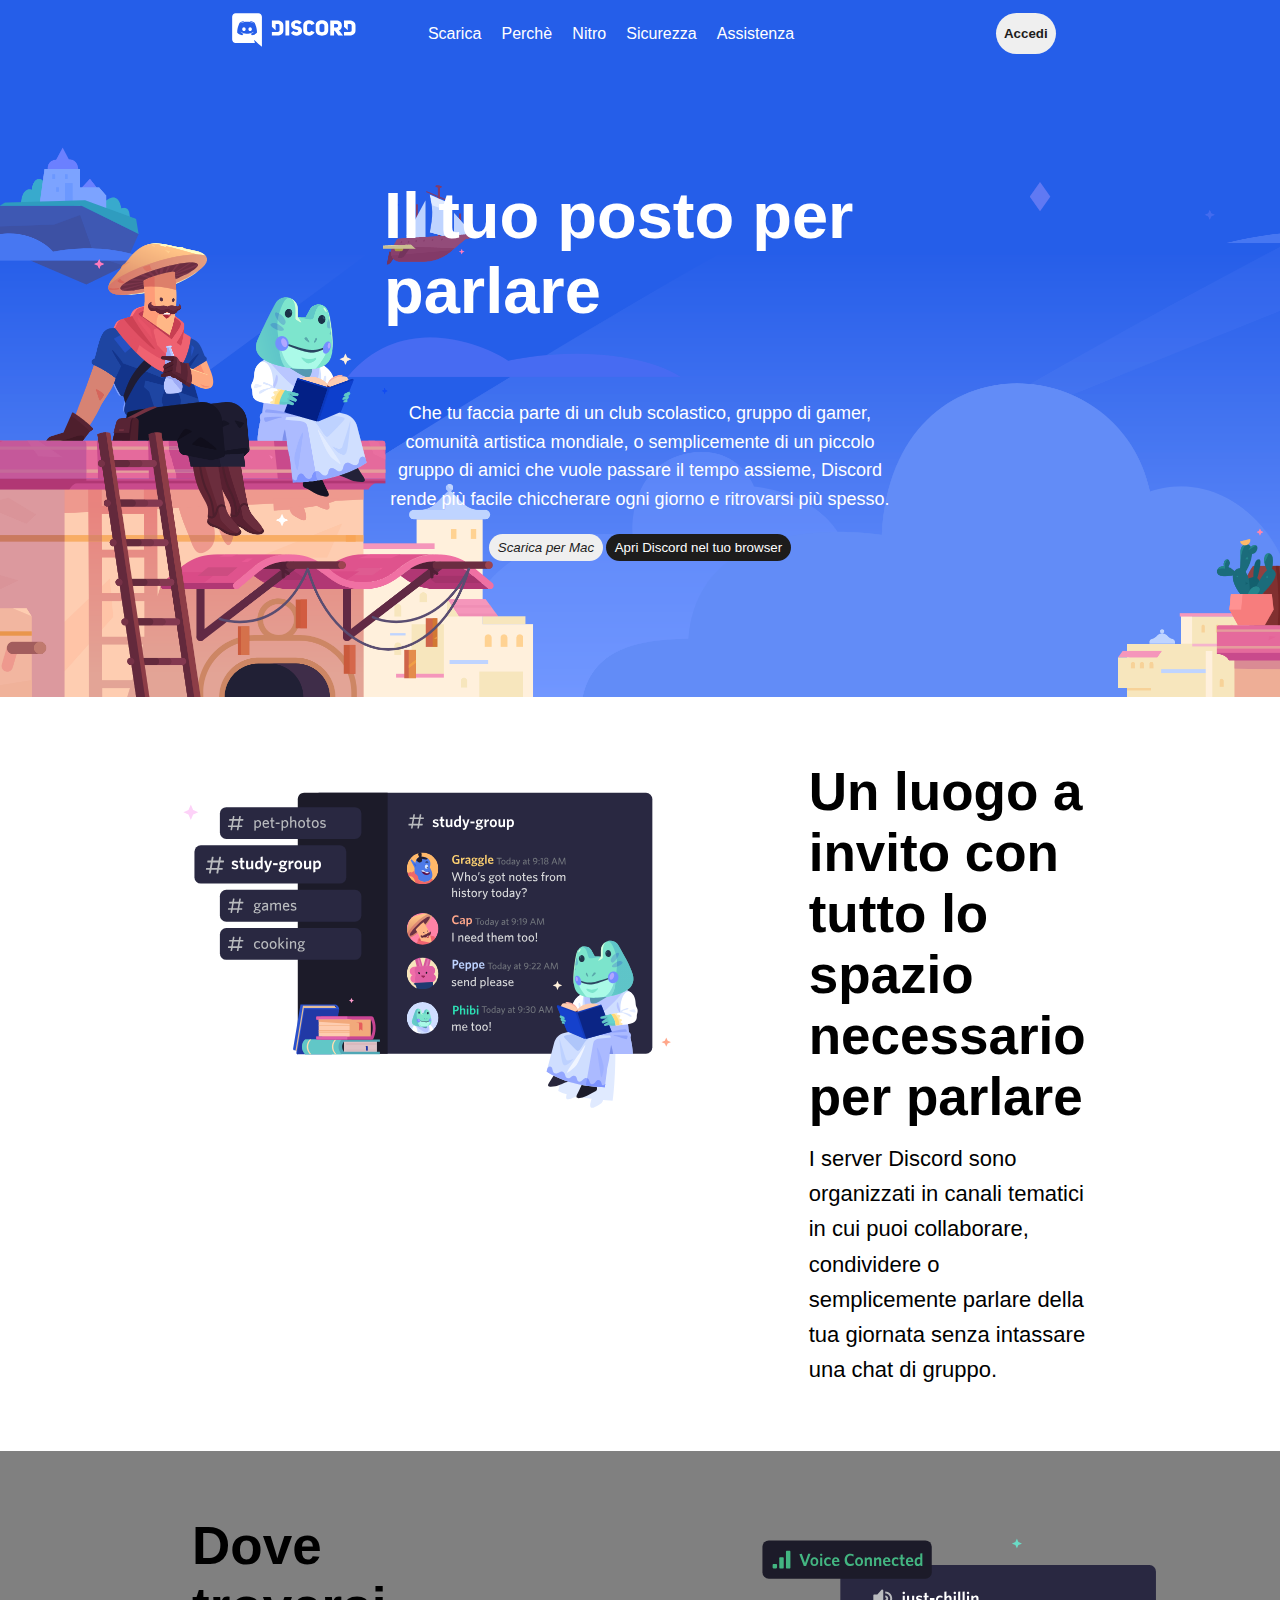
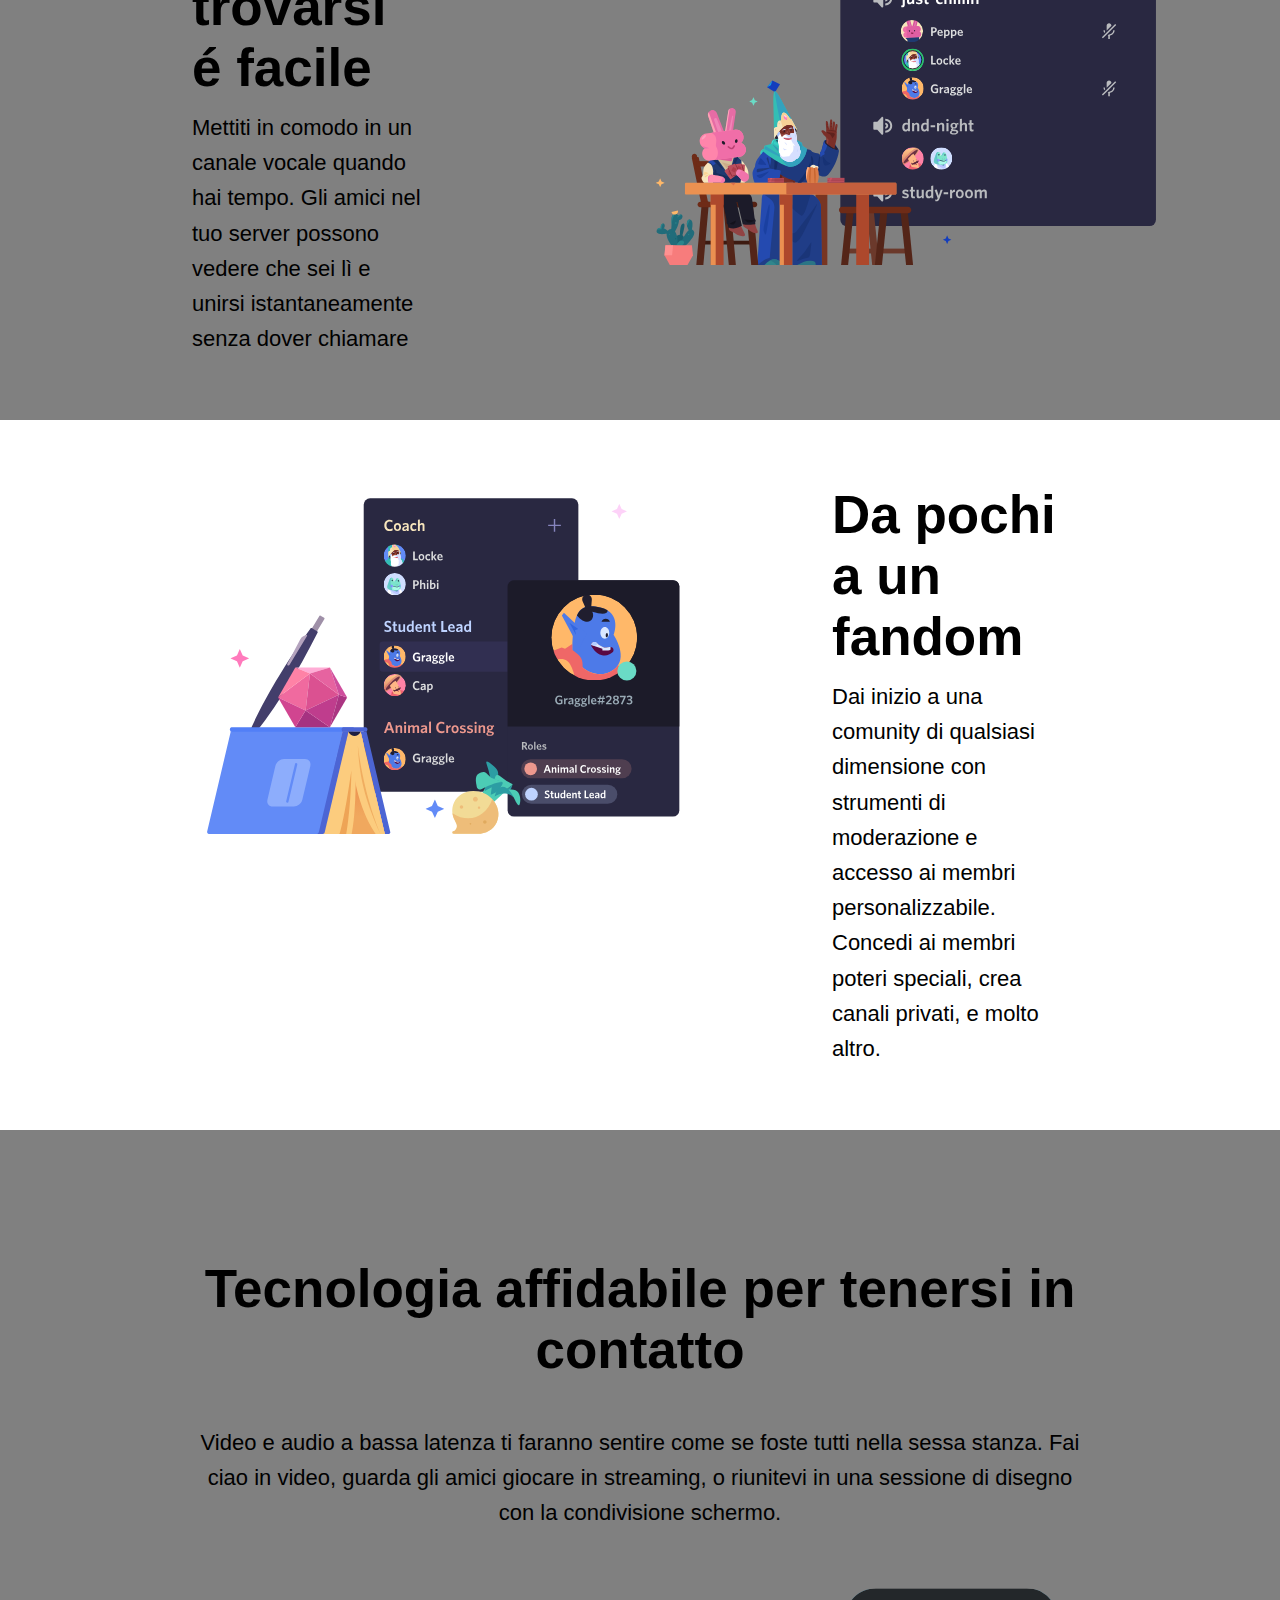
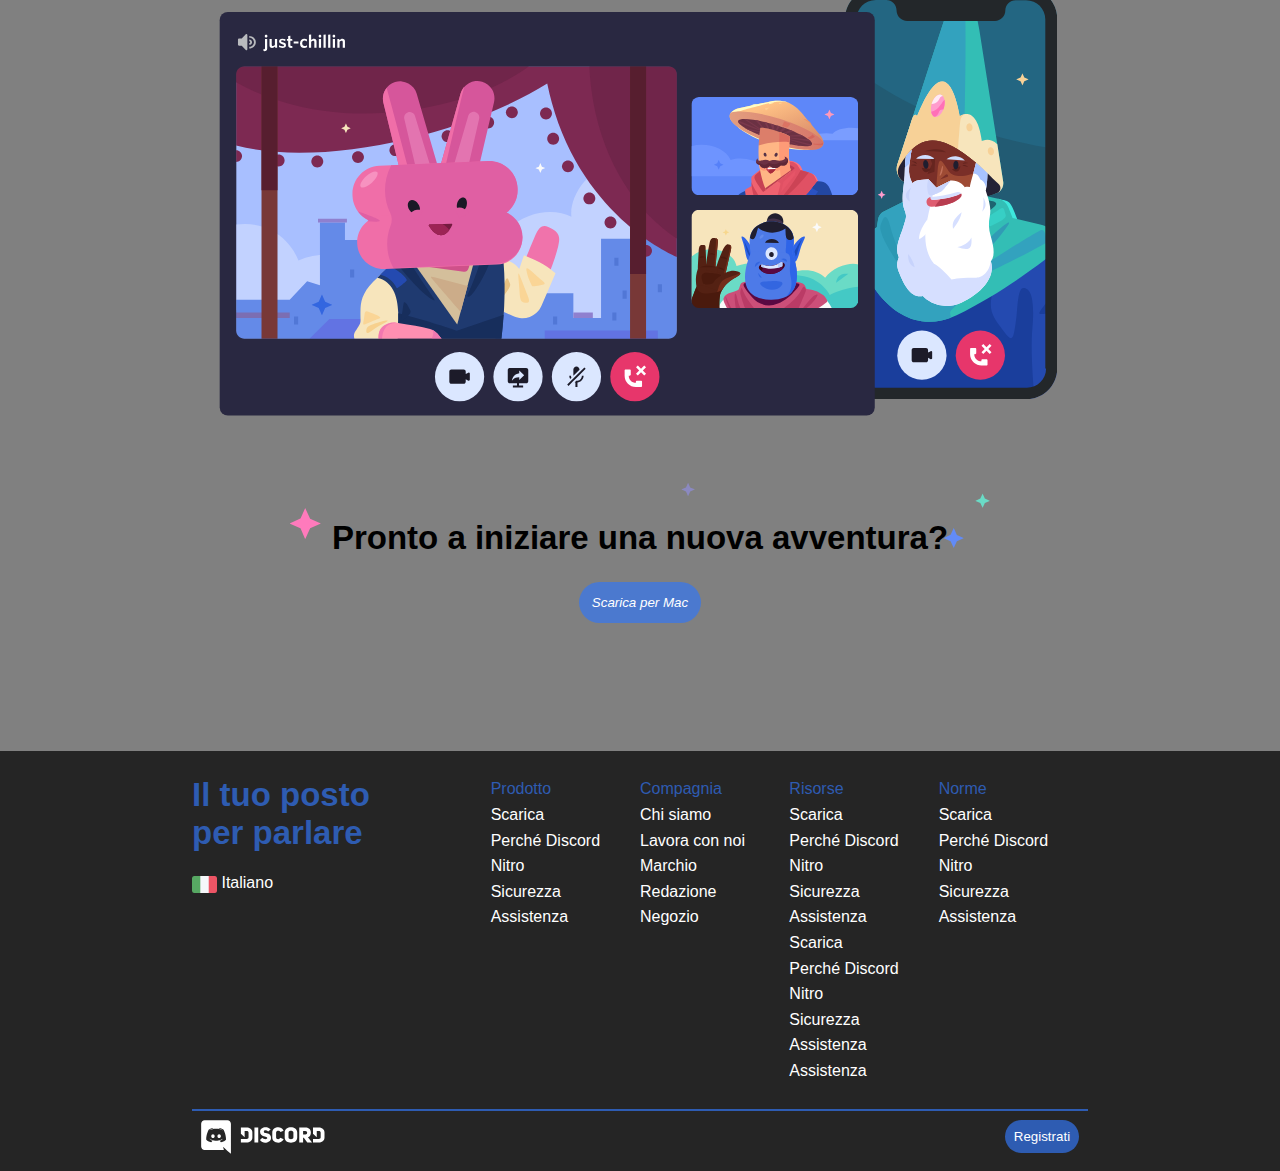
==== commit 6b6e2361: "correzioni e completamento esercizio" ====
--- a/index.html
+++ b/index.html
@@ -1,4 +1,4 @@
-<!DOCTYPE html>
+<!DOCTYPE html><!DOCTYPE html>
 <html lang="en">
     <head>
 
@@ -76,7 +76,7 @@
                 <div class="contenitore">
 
                     <div class="immagine">
-                        <img src="img/item1.svg" alt="">
+                        <img src="img/item1.svg" alt="immagine rappresentativa di discord">
                     </div>
 
                     <div class="testo">
@@ -104,7 +104,7 @@
                     </div>
 
                     <div class="immagine">
-                        <img src="img/item2.svg" alt="">
+                        <img src="img/item2.svg" alt="immagine rappresentativa di discord2">
                     </div>
 
                 </div>
@@ -117,7 +117,7 @@
                 <div class="contenitore">
 
                     <div class="immagine">
-                        <img src="img/item3.svg" alt="">
+                        <img src="img/item3.svg" alt="immagine rappresentativa di discord3">
                     </div>
 
                     <div class="testo">
@@ -142,7 +142,7 @@
                         
                         <p>Video e audio a bassa latenza ti faranno sentire come se foste tutti nella sessa stanza. Fai ciao in video, guarda gli amici giocare in streaming, o riunitevi in una sessione di disegno con la condivisione schermo.</p>
                         
-                        <img src="img/item4-big.svg" alt="">
+                        <img src="img/item4-big.svg" alt="immagine rappresentativa di discord4">
 
                         <div class="download_finale"><h3>Pronto a iniziare una nuova avventura?</h3></div>
 
@@ -164,11 +164,80 @@
             <nav class="sfondo_footer">
 
                 <div class="row">
-                    <div class="col_1"></div>
-                    <div class="col_2"></div>
-                    <div class="col_2"></div>
-                    <div class="col_2"></div>
-                    <div class="col_2"></div>
+
+                    <div class="col_1">
+
+                        <h3 id="dettagli_titolo_footer">Il tuo posto per parlare</h3>
+
+                        <br>
+
+                        <div><img class="bandiera" src="img/ita.png" alt="bandiera italiana"> Italiano <i class="fa-solid fa-angle-down"></i></div>
+
+                        <br>
+
+                        <div>
+                            <span><i class="fa-brands fa-twitter"></i></span>
+                            <span><i class="fa-brands fa-instagram"></i></span>
+                            <span><i class="fa-brands fa-facebook"></i></span>
+                            <span><i class="fa-brands fa-youtube"></i></span>
+                        </div>
+
+                    </div>
+
+                    <div class="col_2">
+
+                        <ul>Prodotto
+                            <li><a href="#">Scarica</a></li>
+                            <li><a href="#">Perch&eacute; Discord</a></li>
+                            <li><a href="#">Nitro</a></li>
+                            <li><a href="#">Sicurezza</a></li>
+                            <li><a href="#">Assistenza</a></li>
+                        </ul>
+
+                    </div>
+
+                    <div class="col_2">
+
+                        <ul>Compagnia
+                            <li><a href="#">Chi siamo</a></li>
+                            <li><a href="#">Lavora con noi</a></li>
+                            <li><a href="#">Marchio</a></li>
+                            <li><a href="#">Redazione</a></li>
+                            <li><a href="#">Negozio</a></li>
+                        </ul>
+
+                    </div>
+
+                    <div class="col_2">
+
+                        <ul>Risorse
+                            <li><a href="#">Scarica</a></li>
+                            <li><a href="#">Perch&eacute; Discord</a></li>
+                            <li><a href="#">Nitro</a></li>
+                            <li><a href="#">Sicurezza</a></li>
+                            <li><a href="#">Assistenza</a></li>
+                            <li><a href="#">Scarica</a></li>
+                            <li><a href="#">Perch&eacute; Discord</a></li>
+                            <li><a href="#">Nitro</a></li>
+                            <li><a href="#">Sicurezza</a></li>
+                            <li><a href="#">Assistenza</a></li>
+                            <li><a href="#">Assistenza</a></li>
+                        </ul>
+
+                    </div>
+
+                    <div class="col_2">
+
+                        <ul>Norme
+                            <li><a href="#">Scarica</a></li>
+                            <li><a href="#">Perch&eacute; Discord</a></li>
+                            <li><a href="#">Nitro</a></li>
+                            <li><a href="#">Sicurezza</a></li>
+                            <li><a href="#">Assistenza</a></li>
+                        </ul>
+
+                    </div>
+
                 </div>
                 
             </nav>
@@ -177,10 +246,11 @@
             <section class="sfondo_footer_fine">
 
                 <div class="contenitore_piè_pagina">
-                    <div class="logo_fine">Logo</div>
-                    <button class="bottone">Bottone</button>
-                </div>
-                
+
+                    <div class="logo_fine"><img src="img/logo.svg" alt="logo discord"></div>
+                    <button class="bottone_registrati">Registrati</button>
+                </div>
+
             </section>
 
         </footer>        
--- a/css/style.css
+++ b/css/style.css
@@ -24,7 +24,6 @@
     line-height: 160%;
     font-size: 22px;
 }
-
 
 /*zona header - nav*/
 .contenitore_navigazione{
@@ -65,9 +64,10 @@
     font-weight: bold
 }
 
-a, .col_1 div{
+a, ul, .col_1 div{
     color: white;
     text-decoration: none;
+    line-height: 160%;
 }
 
 
@@ -156,17 +156,15 @@
 }
 
 /*immagini di main*/
-.prima_sezione .immagine, .immagine_sezione_2 img, .terza_sezione .immagine{
+.prima_sezione .immagine,.seconda_sezione .immagine, .terza_sezione .immagine{
     height: 350px;
 }
-
 
 /*colore sfondo di main*/
 .seconda_sezione, .quarta_sezione{
     background-color: grey
 }
 
-
 .quarta_sezione .testo{
     display: flex;
     flex-direction: column;
@@ -176,20 +174,14 @@
 }
 
 /*colonne footer*/
-
 .sfondo_footer{
     background-color: rgb(37, 37, 37);
-    border-bottom: 2px solid wheat;
     padding-top: 1%;
-    padding-bottom: 2%;
 }
 
 .row{
     display: flex;
     justify-content: center;
-
-    /*debug*/
-    min-height: 450px;
     margin: auto;
     padding-top: 1%;
     padding-bottom: 2%;
@@ -197,86 +189,64 @@
 }
 
 .col_1{
-    flex-basis: calc((70% / 6) * 2);
-
-    /*debug*/
-    background-color: palevioletred;
-    border: 2px dashed black;
-    
-}
+    flex-basis: calc((70% / 6) * 2);  
+}
+
+.bandiera{
+    width: 25px;
+    vertical-align: middle;
+}
+
+#dettagli_titolo_footer{
+    color: rgba(51, 118, 243, 0.685);
+    padding-right: 35%;
+}
+
+span{
+    padding-right: 5%;
+}
+
+
 
 .col_2{
-    flex-basis: calc(70% / 6);
-
-    /*debug*/
-    background-color: rgb(0, 89, 255);
-    border: 2px dashed white;
-    
+    flex-basis: calc(70% / 6); 
+}
+
+ul{
+    color: rgba(51, 118, 243, 0.685);
+    padding-top: 0;
+    list-style-type: none;
+}
+
+li{
+    color: white;
+    text-decoration: none;
 }
 
 /*footer piè pagina*/
 .sfondo_footer_fine{
     display: flex;
     background-color: rgb(37, 37, 37);
-    border-bottom: 2px solid wheat;
-    padding-top: 1.5%;
 }
 
 .contenitore_piè_pagina{
     display: flex;
     flex-basis: 70%;
     margin: auto;
-    background-color: aquamarine;
+    background-color: rgb(37, 37, 37);
     justify-content: space-between;
-
-    /*debug*/
-    min-height: 35px;
+    border-top: 2px solid rgba(51, 118, 243, 0.685);
 }
 
 .logo_fine{
     align-items: center;
     margin: 1%;
-
-    /*debug*/
-    border: 1px dashed black;
-    background-color: pink;
-}
-
-.bottone{
+}
+
+.bottone_registrati{
     align-items: center;
     margin: 1%;
-
-    /*debug*/
-    border: 1px dashed black;
-    background-color: pink;
-}
-
-
-
-
-
-
-
-
-
-/*hover*/
-.contenitore_navigazione button:hover, .sfondo_principale .down_mac:hover{
-    color: rgba(37,94,233,255);
-    box-shadow: 0px 0px 10px 1px black
-}
-
-a:hover{
-    text-decoration: underline;
-}
-
-button[target="pulsante_nero"]:hover{
-    background-color: rgb(90, 89, 89);
-    box-shadow: 0px 0px 10px 1px rgb(90, 89, 89);
-}
-
-.down_mac2:hover{
-    background-color: rgba(110, 154, 235, 0.685);
-    box-shadow: 0px 0px 10px 1px rgb(90, 89, 89);
+    background-color: rgba(51, 118, 243, 0.685);
 }
 
 /*pulsanti*/
@@ -290,6 +260,7 @@
 .down_mac2{
     background-color: rgba(51, 118, 243, 0.685);
     padding: 1%;
+    color: white;
 }
 
 .posizione_bottone{
@@ -297,6 +268,13 @@
     text-align: center;
 }
 
+.bottone_registrati{
+    margin-bottom: 2%;
+    padding: 1%;
+    color: white;
+    align-items: center;
+    background-color: rgba(51, 118, 243, 0.685);
+}
 
 button[target="pulsante_nero"] {
     background-color: rgb(29, 28, 28);
